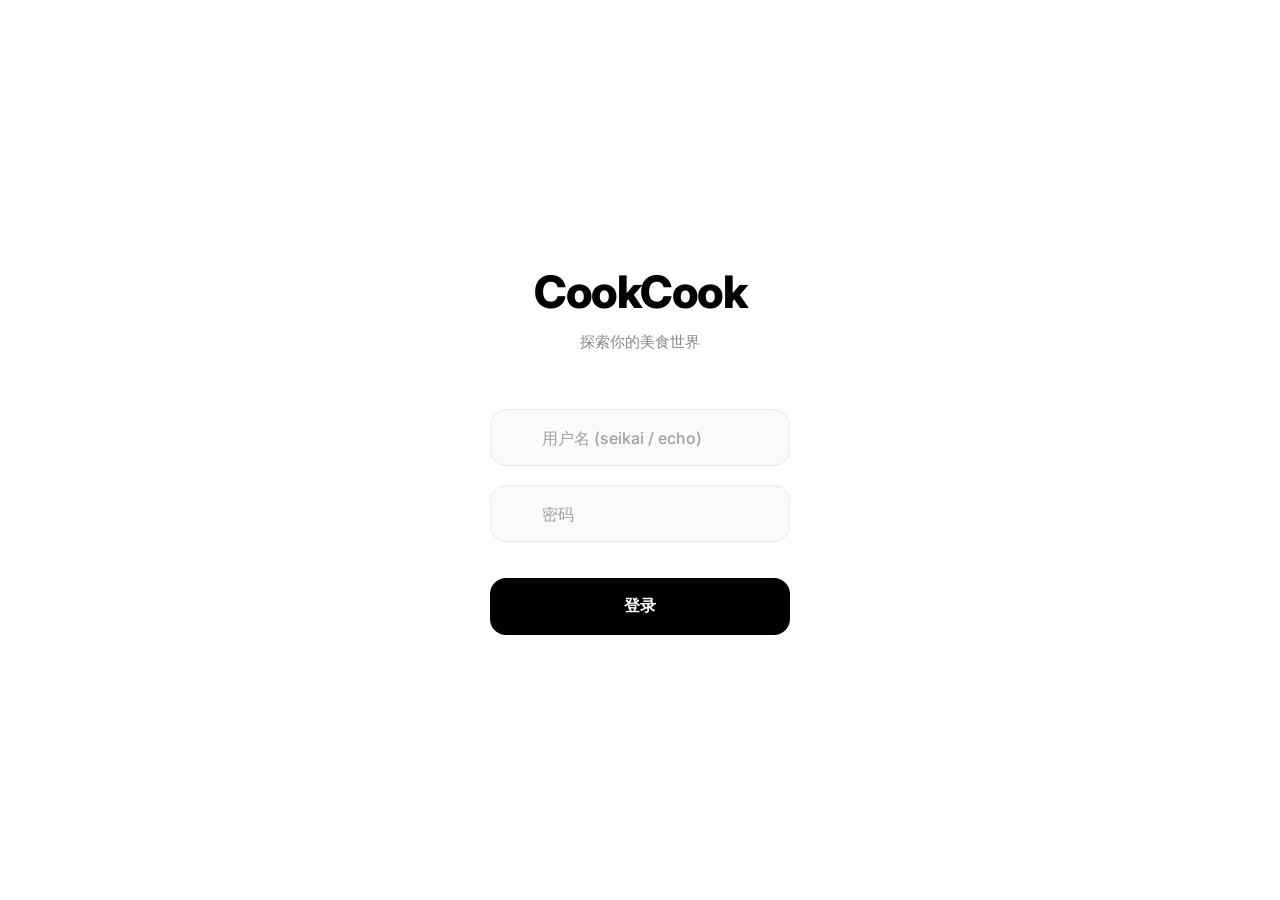
==== home.html @ 6883724c "feat: redesign ingredient match layout to single column, add fuzzy match dict, show exact matched/mi" ====
<!DOCTYPE html>
<html lang="zh-CN">
<head>
    <meta charset="UTF-8">
    <meta name="viewport" content="width=device-width, initial-scale=1.0">
    <title>CookCook</title>
    <link rel="stylesheet" href="css/base.css?v=1.0.4">
    <link rel="stylesheet" href="css/home.css?v=1.0.4">
    <link href="https://fonts.googleapis.com/css2?family=Inter:wght@300;400;600;800&display=swap" rel="stylesheet">
    <link rel="stylesheet" href="https://cdnjs.cloudflare.com/ajax/libs/font-awesome/6.4.0/css/all.min.css">
    <script src="js/data.js?v=1.0.5"></script>
</head>
<body>
    <!-- Top Action Bar -->
    <header class="top-bar" id="topBar">
        <div class="search-box">
            <i class="fa-solid fa-search"></i>
            <input type="text" id="searchInput" placeholder="搜索你感兴趣的美食...">
        </div>
        <div class="sort-actions">
            <div class="custom-dropdown" id="sortDropdown">
                <div class="dropdown-trigger" id="sortTrigger"><span>最新</span> <i class="fa-solid fa-chevron-down"></i></div>
                <div class="dropdown-menu" id="sortMenu">
                    <div class="dropdown-item active" data-val="time">最新</div>
                    <div class="dropdown-item" data-val="difficulty">难度</div>
                    <div class="dropdown-item" data-val="duration">时长</div>
                    <div class="dropdown-item" data-val="proficiency">熟练</div>
                </div>
            </div>
            <button id="sortOrderBtn" class="sort-order-btn" data-order="desc">
                <i class="fa-solid fa-arrow-down-short-wide"></i>
            </button>
        </div>
    </header>

    <!-- Main Content Area -->
    <main class="container">
        <!-- Home / 首页 (瀑布流区) -->
        <div id="homeView" class="view-section active">
            <div class="recipe-masonry" id="recipeGrid">
                <!-- Recipes will be dynamically injected here -->
            </div>
        </div>

        <!-- Ingredients / 食材 -->
        <div id="ingredientsView" class="view-section">
            <div class="ing-header">
                <h2>你有什么食材？</h2>
                <div class="ing-input-group">
                    <input type="text" id="ingInput" placeholder="输入食材，如：鸡蛋、西红柿..." />
                    <button id="addIngBtn"><i class="fa-solid fa-plus"></i></button>
                </div>
                <div class="ing-tags" id="ingTagsContainer">
                    <!-- Tags will go here -->
                </div>
            </div>
            
            <div class="match-list" id="matchRecipeGrid" style="padding-top: 1.5rem; padding-bottom: 6rem;">
                <!-- Matching recipes here -->
            </div>
        </div>
        
        <div id="publishView" class="view-section">
            <div style="padding: 2rem; text-align: center; color: var(--text-muted);">
                <h2>发布功能开发中...</h2>
            </div>
        </div>
        
        <div id="menuView" class="view-section">
            <div style="padding: 2rem; text-align: center; color: var(--text-muted);">
                <h2>点菜清单开发中...</h2>
            </div>
        </div>
        
        <div id="profileView" class="view-section">
            <div class="profile-header">
                <img id="profileAvatar" src="public/images/avatars/seikai.webp" alt="avatar">
                <h2 id="profileName">Username</h2>
            </div>
            
            <div class="profile-stats-list">
                <div class="stat-list-item">
                    <div class="stat-list-left"><i class="fa-solid fa-fire-burner"></i> 做菜总次数</div>
                    <div class="stat-list-right" id="statCooked">0</div>
                </div>
                <div class="stat-list-item">
                    <div class="stat-list-left"><i class="fa-solid fa-clock"></i> 厨房总时长</div>
                    <div class="stat-list-right" id="statDuration">0h</div>
                </div>
                <div class="stat-list-item">
                    <div class="stat-list-left"><i class="fa-solid fa-pen-nib"></i> 发布菜谱数</div>
                    <div class="stat-list-right" id="statPublished">0</div>
                </div>
                <div class="stat-list-item">
                    <div class="stat-list-left"><i class="fa-solid fa-book-open"></i> 撰写心得笔记</div>
                    <div class="stat-list-right" id="statNotes">0</div>
                </div>
            </div>
            
            <div class="profile-actions">
                <button class="logout-btn" onclick="window.logout()">退出登录</button>
            </div>
        </div>
    </main>

    <!-- Bottom Tab Bar -->
    <div class="bottom-tab-wrapper">
        <nav class="bottom-tab-bar">
            <div class="tab-item active" data-view="homeView">
                <i class="fa-solid fa-house"></i>
            </div>
            <div class="tab-item" data-view="ingredientsView">
                <i class="fa-solid fa-carrot"></i>
            </div>
            <div class="tab-item publish-tab" data-view="publishView">
                <div class="publish-btn">
                    <i class="fa-solid fa-plus"></i>
                </div>
            </div>
            <div class="tab-item" data-view="menuView">
                <i class="fa-solid fa-list-check"></i>
            </div>
            <div class="tab-item" data-view="profileView">
                <i class="fa-solid fa-user"></i>
            </div>
        </nav>
    </div>

    <!-- Recipe Detail Modal -->
    <div class="modal" id="recipeModal">
        <div class="modal-content">
            <button class="close-btn" id="closeModal">&times;</button>
            <div id="recipeDetailContainer"></div>
        </div>
    </div>

    <!-- Edit Recipe Modal -->
    <div class="modal" id="editRecipeModal">
        <div class="modal-content" style="padding: 2rem; border-radius: 24px; background: var(--bg-main);">
            <button class="close-btn" id="closeEditModal" style="background: rgba(0,0,0,0.05);">&times;</button>
            <h2 style="margin-bottom: 1.5rem; color: var(--text-main); font-weight: 800;">编辑菜谱</h2>
            
            <div style="margin-bottom: 1rem;">
                <label style="display:block; margin-bottom:0.5rem; font-size:0.9rem; font-weight:600;">难度 (1-5)</label>
                <input type="number" id="editDifficulty" min="1" max="5" style="width:100%; padding: 0.8rem; border-radius:12px; border:1px solid var(--glass-border); background:rgba(0,0,0,0.02); outline:none;">
            </div>
            <div style="margin-bottom: 1rem;">
                <label style="display:block; margin-bottom:0.5rem; font-size:0.9rem; font-weight:600;">时长 (分钟)</label>
                <input type="number" id="editDuration" style="width:100%; padding: 0.8rem; border-radius:12px; border:1px solid var(--glass-border); background:rgba(0,0,0,0.02); outline:none;">
            </div>
            <div style="margin-bottom: 1rem;">
                <label style="display:block; margin-bottom:0.5rem; font-size:0.9rem; font-weight:600;">食材 (每行一个，格式：名称 数量)</label>
                <textarea id="editIngredients" rows="4" style="width:100%; padding: 0.8rem; border-radius:12px; border:1px solid var(--glass-border); background:rgba(0,0,0,0.02); outline:none; resize:none;"></textarea>
            </div>
            <div style="margin-bottom: 1.5rem;">
                <label style="display:block; margin-bottom:0.5rem; font-size:0.9rem; font-weight:600;">佐料 (每行一个)</label>
                <textarea id="editSeasonings" rows="3" style="width:100%; padding: 0.8rem; border-radius:12px; border:1px solid var(--glass-border); background:rgba(0,0,0,0.02); outline:none; resize:none;"></textarea>
            </div>
            
            <button id="saveEditBtn" style="width:100%; padding: 1rem; border-radius: 16px; background: var(--text-main); color: white; border:none; font-weight: bold; font-size: 1rem; cursor:pointer;">保存修改 (临时生效)</button>
        </div>
    </div>

    <!-- Add Note Modal -->
    <div class="modal" id="addNoteModal" style="z-index: 1005;">
        <div class="modal-content" style="padding: 2rem; border-radius: 24px; background: var(--bg-main);">
            <button class="close-btn" id="closeNoteModal" style="background: rgba(0,0,0,0.05);">&times;</button>
            <h2 style="margin-bottom: 1.5rem; color: var(--text-main); font-weight: 800;">添加心得笔记</h2>
            
            <div style="margin-bottom: 1rem;">
                <label style="display:block; margin-bottom:0.5rem; font-size:0.9rem; font-weight:600;">选择步骤</label>
                <select id="noteStepSelect" style="width:100%; padding: 0.8rem; border-radius:12px; border:1px solid var(--glass-border); background:rgba(0,0,0,0.02); outline:none; font-family:inherit;">
                </select>
            </div>
            
            <div style="margin-bottom: 1.5rem;">
                <label style="display:block; margin-bottom:0.5rem; font-size:0.9rem; font-weight:600;">笔记内容</label>
                <textarea id="noteContentInput" rows="4" style="width:100%; padding: 0.8rem; border-radius:12px; border:1px solid var(--glass-border); background:rgba(0,0,0,0.02); outline:none; resize:none;" placeholder="输入你的做菜心得..."></textarea>
            </div>
            
            <button id="saveNoteBtn" style="width:100%; padding: 1rem; border-radius: 16px; background: var(--text-main); color: white; border:none; font-weight: bold; font-size: 1rem; cursor:pointer;">保存笔记 (临时生效)</button>
        </div>
    </div>

    <script src="js/home.js?v=1.0.4"></script>
</body>
</html>
---- css/base.css ----
:root {
    --bg-main: #F8F9FA;
    --bg-panel: rgba(255, 255, 255, 0.85);
    --text-main: #333333;
    --text-muted: #888888;
    --primary-color: #FF6B6B; /* Coral red for appetite */
    --glass-border: rgba(0, 0, 0, 0.05);
    --shadow-sm: 0 4px 12px rgba(0, 0, 0, 0.04);
    --shadow-md: 0 8px 24px rgba(0, 0, 0, 0.08);
}

* {
    margin: 0;
    padding: 0;
    box-sizing: border-box;
    font-family: 'Inter', 'PingFang SC', sans-serif;
}

body {
    background-color: var(--bg-main);
    color: var(--text-main);
    -webkit-font-smoothing: antialiased;
}

a {
    color: var(--primary-color);
    text-decoration: none;
}
---- css/home.css ----
/* Top Action Bar */
.top-bar {
    position: sticky;
    top: 0;
    z-index: 100;
    display: flex;
    align-items: center;
    gap: 0.8rem;
    padding: 0.8rem 4%;
    background: rgba(255, 255, 255, 0.9);
    backdrop-filter: blur(24px);
    -webkit-backdrop-filter: blur(24px);
    border-bottom: 0.5px solid var(--glass-border);
}

.search-box {
    position: relative;
    flex-grow: 1;
}

.search-box i {
    position: absolute;
    left: 1rem;
    top: 50%;
    transform: translateY(-50%);
    color: var(--text-muted);
    font-size: 0.95rem;
}

.search-box input {
    width: 100%;
    background: rgba(0, 0, 0, 0.05);
    border: none;
    padding: 0.5rem 1rem 0.5rem 2.4rem;
    border-radius: 18px;
    color: var(--text-main);
    font-size: 0.95rem;
    outline: none;
    transition: all 0.3s;
}

.search-box input:focus {
    background: rgba(0, 0, 0, 0.08);
}

/* Custom Sort Dropdown */
.sort-actions {
    display: flex;
    align-items: center;
    gap: 0.5rem;
    flex-shrink: 0;
}

.custom-dropdown {
    position: relative;
}

.dropdown-trigger {
    display: flex;
    align-items: center;
    gap: 0.3rem;
    font-size: 0.9rem;
    color: var(--text-main);
    font-weight: 600;
    cursor: pointer;
    padding: 0.4rem;
    border-radius: 8px;
    transition: background 0.2s;
}

.dropdown-trigger:active {
    background: rgba(0, 0, 0, 0.05);
}

.dropdown-menu {
    position: absolute;
    top: 120%;
    right: 0;
    background: var(--bg-panel);
    backdrop-filter: blur(20px);
    -webkit-backdrop-filter: blur(20px);
    border-radius: 12px;
    box-shadow: 0 8px 32px rgba(0,0,0,0.1);
    border: 1px solid var(--glass-border);
    min-width: 100px;
    overflow: hidden;
    opacity: 0;
    pointer-events: none;
    transform: translateY(-10px);
    transition: all 0.2s cubic-bezier(0.16, 1, 0.3, 1);
    z-index: 101;
}

.custom-dropdown.open .dropdown-menu {
    opacity: 1;
    pointer-events: auto;
    transform: translateY(0);
}

.dropdown-item {
    padding: 0.8rem 1rem;
    font-size: 0.9rem;
    color: var(--text-main);
    cursor: pointer;
    transition: background 0.2s, color 0.2s;
}

.dropdown-item:hover, .dropdown-item:active {
    background: rgba(0, 0, 0, 0.05);
}

.dropdown-item.active {
    color: var(--text-main);
    font-weight: 600;
    background: rgba(0, 0, 0, 0.06);
}

.sort-order-btn {
    background: transparent;
    border: none;
    color: var(--text-main);
    font-size: 1.1rem;
    cursor: pointer;
    display: flex;
    align-items: center;
    justify-content: center;
    transition: transform 0.2s;
    padding: 0.4rem;
}

.sort-order-btn:active {
    transform: scale(0.9);
}

/* Main Container */
.container {
    padding: 1.5rem 3% 6rem;
    max-width: 800px;
    margin: 0 auto;
}

.view-section {
    display: none;
    animation: fadeIn 0.3s ease;
}

.view-section.active {
    display: block;
}

@keyframes fadeIn {
    from { opacity: 0; transform: translateY(10px); }
    to { opacity: 1; transform: translateY(0); }
}

/* Masonry Grid */
.recipe-masonry {
    column-count: 2;
    column-gap: 0.8rem;
}

.recipe-card {
    background: var(--bg-panel);
    border-radius: 16px;
    overflow: hidden;
    border: 1px solid var(--glass-border);
    margin-bottom: 0.8rem;
    break-inside: avoid;
    cursor: pointer;
    transition: transform 0.2s, box-shadow 0.2s;
    box-shadow: 0 4px 12px rgba(0,0,0,0.03);
}

.recipe-card:active {
    transform: scale(0.96);
}

.recipe-cover-wrap {
    position: relative;
    width: 100%;
}

.recipe-cover {
    width: 100%;
    display: block;
}

.cover-duration {
    position: absolute;
    top: 0.5rem;
    right: 0.5rem;
    background: rgba(255, 255, 255, 0.85);
    color: var(--text-main);
    padding: 0.2rem 0.6rem;
    border-radius: 12px;
    font-size: 0.75rem;
    font-weight: 600;
    backdrop-filter: blur(8px);
    box-shadow: 0 2px 8px rgba(0,0,0,0.05);
}

.recipe-info {
    padding: 0.8rem;
}

.recipe-title {
    font-size: 1rem;
    font-weight: 600;
    margin-bottom: 0.6rem;
    line-height: 1.3;
    color: var(--text-main);
}

.recipe-meta {
    display: flex;
    justify-content: space-between;
    align-items: center;
    font-size: 0.8rem;
    color: var(--text-muted);
}

.recipe-author {
    display: flex;
    align-items: center;
    gap: 0.4rem;
}

.recipe-author img {
    width: 20px;
    height: 20px;
    border-radius: 50%;
}

.recipe-stats {
    color: #F59E0B;
}

/* Floating Bottom Tab Bar */
.bottom-tab-wrapper {
    position: fixed;
    bottom: calc(0.8rem + env(safe-area-inset-bottom));
    left: 50%;
    transform: translateX(-50%);
    width: 90%;
    max-width: 400px;
    z-index: 100;
}

.bottom-tab-bar {
    background: rgba(255, 255, 255, 0.85);
    backdrop-filter: blur(24px);
    -webkit-backdrop-filter: blur(24px);
    border: 1px solid rgba(0, 0, 0, 0.05);
    border-radius: 30px;
    display: flex;
    justify-content: space-between;
    align-items: center;
    padding: 0.5rem 1rem;
    box-shadow: 0 10px 30px rgba(0, 0, 0, 0.08);
}

.tab-item {
    display: flex;
    justify-content: center;
    align-items: center;
    color: #A0A0A0;
    cursor: pointer;
    transition: all 0.3s cubic-bezier(0.16, 1, 0.3, 1);
    flex: 1;
    height: 44px;
}

.tab-item i {
    font-size: 1.3rem;
    transition: transform 0.3s;
}

.tab-item.active {
    color: var(--text-main);
}

.tab-item.active i {
    transform: translateY(-2px);
}

.publish-tab {
    flex: 0 0 56px;
    padding: 0 10px;
    box-sizing: content-box;
}

.publish-btn {
    width: 100%;
    height: 38px;
    background: var(--text-main);
    border-radius: 18px;
    display: flex;
    justify-content: center;
    align-items: center;
    transition: transform 0.2s, background 0.2s;
}

.publish-btn i {
    color: white;
    font-size: 1.2rem;
}

.publish-tab:active .publish-btn {
    transform: scale(0.9);
    background: var(--primary-color);
}

/* Full Screen Details Modal */
.modal {
    display: none;
    position: fixed;
    top: 0;
    left: 0;
    width: 100vw;
    height: 100vh;
    background: var(--bg-main);
    z-index: 1000;
    opacity: 0;
    transition: opacity 0.3s ease;
    overflow-y: auto;
}

.modal.show {
    display: block;
    opacity: 1;
}

.close-btn {
    position: fixed;
    top: max(1rem, env(safe-area-inset-top));
    right: 1rem;
    background: rgba(255, 255, 255, 0.6);
    border: none;
    color: var(--text-main);
    width: 36px;
    height: 36px;
    border-radius: 50%;
    font-size: 1.4rem;
    cursor: pointer;
    display: flex;
    align-items: center;
    justify-content: center;
    z-index: 1001;
    backdrop-filter: blur(12px);
    -webkit-backdrop-filter: blur(12px);
}

.detail-cover {
    width: 100%;
    height: 45vh;
    object-fit: cover;
    position: sticky;
    top: 0;
    z-index: -1;
}

.detail-body {
    background: var(--bg-main);
    border-radius: 24px 24px 0 0;
    padding: 1.8rem 5% calc(4rem + env(safe-area-inset-bottom));
    margin-top: -30px;
    position: relative;
    z-index: 1;
    min-height: 60vh;
    box-shadow: 0 -10px 30px rgba(0,0,0,0.05);
}

.detail-title {
    font-size: 1.8rem;
    font-weight: 800;
    margin-bottom: 1rem;
    color: var(--text-main);
    letter-spacing: -0.5px;
}

.detail-meta {
    display: flex;
    align-items: center;
    margin-bottom: 2rem;
    color: var(--text-muted);
    font-size: 0.9rem;
}

.recipe-author-lg {
    display: flex;
    align-items: center;
    gap: 0.6rem;
}

.recipe-author-lg img {
    width: 36px;
    height: 36px;
    border-radius: 50%;
}

.author-name {
    font-weight: 600;
    color: var(--text-main);
    font-size: 1rem;
}

.meta-date {
    margin-left: 0.5rem;
    color: var(--text-muted);
    font-size: 0.85rem;
}

.detail-section {
    margin-bottom: 2.5rem;
}

.detail-section h3 {
    font-size: 1.2rem;
    font-weight: 700;
    margin-bottom: 1.2rem;
    color: var(--text-main);
}

.tutorial-scroll-container {
    display: flex;
    justify-content: center;
    width: 100%;
}

.tutorial-scroll {
    display: flex;
    gap: 1rem;
    overflow-x: auto;
    scroll-snap-type: x mandatory;
    padding-bottom: 1rem;
    max-width: 100%;
}

.tutorial-scroll::-webkit-scrollbar {
    display: none;
}

.step-media {
    flex: 0 0 85%;
    height: auto;
    max-height: 400px;
    object-fit: contain;
    border-radius: 16px;
    scroll-snap-align: center;
    background: #000;
}

.ingredient-list-premium {
    display: flex;
    flex-direction: column;
    gap: 0.8rem;
    background: rgba(0, 0, 0, 0.02);
    border-radius: 16px;
    padding: 1.2rem;
}

.ingredient-row {
    display: flex;
    justify-content: space-between;
    align-items: flex-end;
}

.ingredient-name {
    font-size: 1rem;
    color: var(--text-main);
    font-weight: 500;
}

.ingredient-dots {
    flex-grow: 1;
    border-bottom: 1px dotted var(--text-muted);
    opacity: 0.3;
    margin: 0 0.8rem 0.3rem 0.8rem;
}

.ingredient-amount {
    font-size: 1rem;
    color: var(--text-main);
    font-weight: 600;
}

.seasoning-list {
    display: flex;
    flex-wrap: wrap;
    gap: 0.6rem;
}

.seasoning-chip {
    background: #fff;
    padding: 0.5rem 1rem;
    border-radius: 20px;
    font-size: 0.9rem;
    box-shadow: var(--shadow-sm);
}

/* Steps Timeline Redesign */
.detail-steps {
    padding-left: 0.5rem;
    padding-top: 1rem;
}

.step-timeline-item {
    position: relative;
    padding-left: 2rem;
    padding-bottom: 2.5rem;
}

.step-line {
    position: absolute;
    left: 7px;
    top: 24px;
    bottom: -8px;
    width: 2px;
    background: var(--glass-border);
    z-index: 1;
}

.step-timeline-item:last-child .step-line {
    display: none;
}

.step-dot {
    position: absolute;
    left: 0;
    top: 4px;
    width: 16px;
    height: 16px;
    border-radius: 50%;
    z-index: 2;
    background: var(--text-muted);
    border: 3px solid var(--bg-main);
    box-shadow: 0 0 0 1px var(--glass-border);
}

.step-prep .step-dot { background: #10b981; }
.step-cook .step-dot { background: #ef4444; }
.step-timer .step-dot { background: #3b82f6; }
.step-judge .step-dot { background: #f59e0b; }

.step-header {
    display: flex;
    align-items: center;
    gap: 0.8rem;
    margin-bottom: 0.6rem;
}

.step-num {
    font-size: 1.1rem;
    font-weight: 800;
    font-family: 'Inter', sans-serif;
    color: var(--text-main);
}

.step-tag {
    font-size: 0.7rem;
    padding: 0.15rem 0.5rem;
    border-radius: 6px;
    font-weight: 600;
}

.step-prep .step-tag { color: #059669; background: #d1fae5; }
.step-cook .step-tag { color: #dc2626; background: #fee2e2; }
.step-timer .step-tag { color: #2563eb; background: #dbeafe; }
.step-judge .step-tag { color: #d97706; background: #fef3c7; }

.step-text {
    font-size: 1.05rem;
    line-height: 1.6;
    color: var(--text-main);
    margin-bottom: 0.8rem;
}

.step-inline-media {
    width: 100%;
    border-radius: 12px;
    margin-top: 0.5rem;
    box-shadow: 0 4px 12px rgba(0,0,0,0.05);
}

.step-note-card {
    margin-top: 0.8rem;
    padding: 0.8rem 1rem;
    background: #fffcee;
    border-radius: 12px;
    border-left: 3px solid #fcd34d;
    box-shadow: 0 2px 8px rgba(0,0,0,0.02);
}

.note-author {
    font-size: 0.75rem;
    color: #d97706;
    margin-bottom: 0.3rem;
    font-weight: 600;
    display: flex;
    align-items: center;
    gap: 0.3rem;
}

.note-text {
    font-size: 0.95rem;
    color: var(--text-main);
    line-height: 1.5;
}

/* Modal Bottom Action Bar */
.recipe-action-bar {
    position: fixed;
    bottom: 0;
    left: 0;
    width: 100vw;
    background: rgba(255, 255, 255, 0.9);
    backdrop-filter: blur(24px);
    -webkit-backdrop-filter: blur(24px);
    border-top: 0.5px solid var(--glass-border);
    display: flex;
    justify-content: space-around;
    align-items: center;
    padding: 0.6rem 0 calc(0.6rem + env(safe-area-inset-bottom));
    z-index: 1001;
}

.action-btn {
    display: flex;
    flex-direction: column;
    align-items: center;
    gap: 0.3rem;
    font-size: 0.7rem;
    color: var(--text-muted);
    background: transparent;
    border: none;
    cursor: pointer;
    transition: transform 0.2s, color 0.2s;
    flex: 1;
}

.action-btn i {
    font-size: 1.3rem;
}

.action-btn:active {
    transform: scale(0.9);
}

.action-btn.active {
    color: var(--text-main);
}
.action-btn.primary {
    color: #059669;
}

/* Profile Page */
#profileView {
    padding: 1rem 0 6rem;
    min-height: 100vh;
    box-sizing: border-box;
}

.profile-header {
    display: flex;
    flex-direction: column;
    align-items: center;
    margin-bottom: 2.5rem;
}

.profile-header img {
    width: 100px;
    height: 100px;
    border-radius: 50%;
    object-fit: cover;
    box-shadow: 0 8px 24px rgba(0,0,0,0.1);
    margin-bottom: 1rem;
}

.profile-header h2 {
    font-size: 1.6rem;
    font-weight: 800;
    color: var(--text-main);
    margin: 0;
}

.profile-stats-list {
    display: flex;
    flex-direction: column;
    gap: 1.2rem;
    padding: 0 5%;
}

.stat-list-item {
    display: flex;
    justify-content: space-between;
    align-items: center;
    background: #FFF;
    padding: 1.5rem;
    border-radius: 20px;
    box-shadow: var(--shadow-sm);
    border: 1px solid var(--glass-border);
}

.stat-list-left {
    display: flex;
    align-items: center;
    gap: 0.8rem;
    font-size: 1.1rem;
    font-weight: 600;
    color: var(--text-main);
}

.stat-list-left i {
    color: var(--text-muted);
    font-size: 1.2rem;
    width: 24px;
    text-align: center;
}

.stat-list-right {
    font-size: 1.2rem;
    font-weight: 800;
    color: var(--text-main);
}

.profile-actions {
    margin-top: 3rem;
    padding: 0 5%;
    display: flex;
    justify-content: center;
}

.logout-btn {
    width: 200px;
    padding: 0.9rem;
    border-radius: 30px;
    background: #FFF;
    color: #ef4444;
    border: 1px solid #fee2e2;
    font-size: 1rem;
    font-weight: 700;
    cursor: pointer;
    box-shadow: 0 4px 15px rgba(239, 68, 68, 0.05);
    transition: all 0.2s;
}

.logout-btn:active {
    background: #fee2e2;
    transform: scale(0.98);
}

/* Ingredients Match View */
.ing-header {
    padding: 1rem 5%;
    background: #FFF;
    border-bottom: 1px solid var(--glass-border);
}

.ing-header h2 {
    font-size: 1.5rem;
    font-weight: 800;
    margin: 0 0 1rem 0;
}

.ing-input-group {
    display: flex;
    gap: 0.8rem;
    margin-bottom: 1rem;
}

.ing-input-group input {
    flex: 1;
    padding: 1rem;
    border-radius: 16px;
    border: 1px solid #EAEAEA;
    background: #FAFAFA;
    font-size: 1rem;
    outline: none;
    transition: all 0.2s;
}

.ing-input-group input:focus {
    border-color: #000;
    background: #FFF;
}

.ing-input-group button {
    width: 3.5rem;
    border-radius: 16px;
    background: var(--text-main);
    color: #FFF;
    border: none;
    font-size: 1.2rem;
    cursor: pointer;
}

.ing-tags {
    display: flex;
    flex-wrap: wrap;
    gap: 0.5rem;
}

.ing-tag {
    background: rgba(0,0,0,0.05);
    padding: 0.5rem 1rem;
    border-radius: 20px;
    font-size: 0.9rem;
    font-weight: 600;
    display: flex;
    align-items: center;
    gap: 0.5rem;
}

.ing-tag i {
    cursor: pointer;
    color: #888;
}

.match-list {
    display: flex;
    flex-direction: column;
    gap: 1.2rem;
    padding: 0 5%;
}

.match-list-item {
    display: flex;
    background: #FFF;
    border-radius: 16px;
    box-shadow: var(--shadow-sm);
    border: 1px solid var(--glass-border);
    overflow: hidden;
    gap: 1rem;
    cursor: pointer;
    transition: transform 0.2s;
}

.match-list-item:active {
    transform: scale(0.98);
}

.match-list-left {
    width: 110px;
    flex-shrink: 0;
    position: relative;
}

.match-list-left img {
    width: 100%;
    height: 100%;
    object-fit: cover;
}

.match-list-right {
    flex: 1;
    padding: 1rem 1rem 1rem 0;
    display: flex;
    flex-direction: column;
}

.match-list-title {
    font-size: 1.1rem;
    font-weight: 800;
    margin: 0 0 0.8rem 0;
    color: var(--text-main);
}

.match-ing-tags {
    display: flex;
    flex-wrap: wrap;
    gap: 0.4rem;
}

.match-ing-tag {
    font-size: 0.75rem;
    padding: 0.25rem 0.6rem;
    border-radius: 8px;
    font-weight: 700;
}

.match-ing-tag.matched {
    background: rgba(16, 185, 129, 0.1);
    color: #059669;
}

.match-ing-tag.missing {
    background: rgba(239, 68, 68, 0.1);
    color: #ef4444;
}

.match-percent {
    margin-top: 1rem;
    font-size: 0.85rem;
    color: var(--text-muted);
    font-weight: 600;
    text-align: right;
}
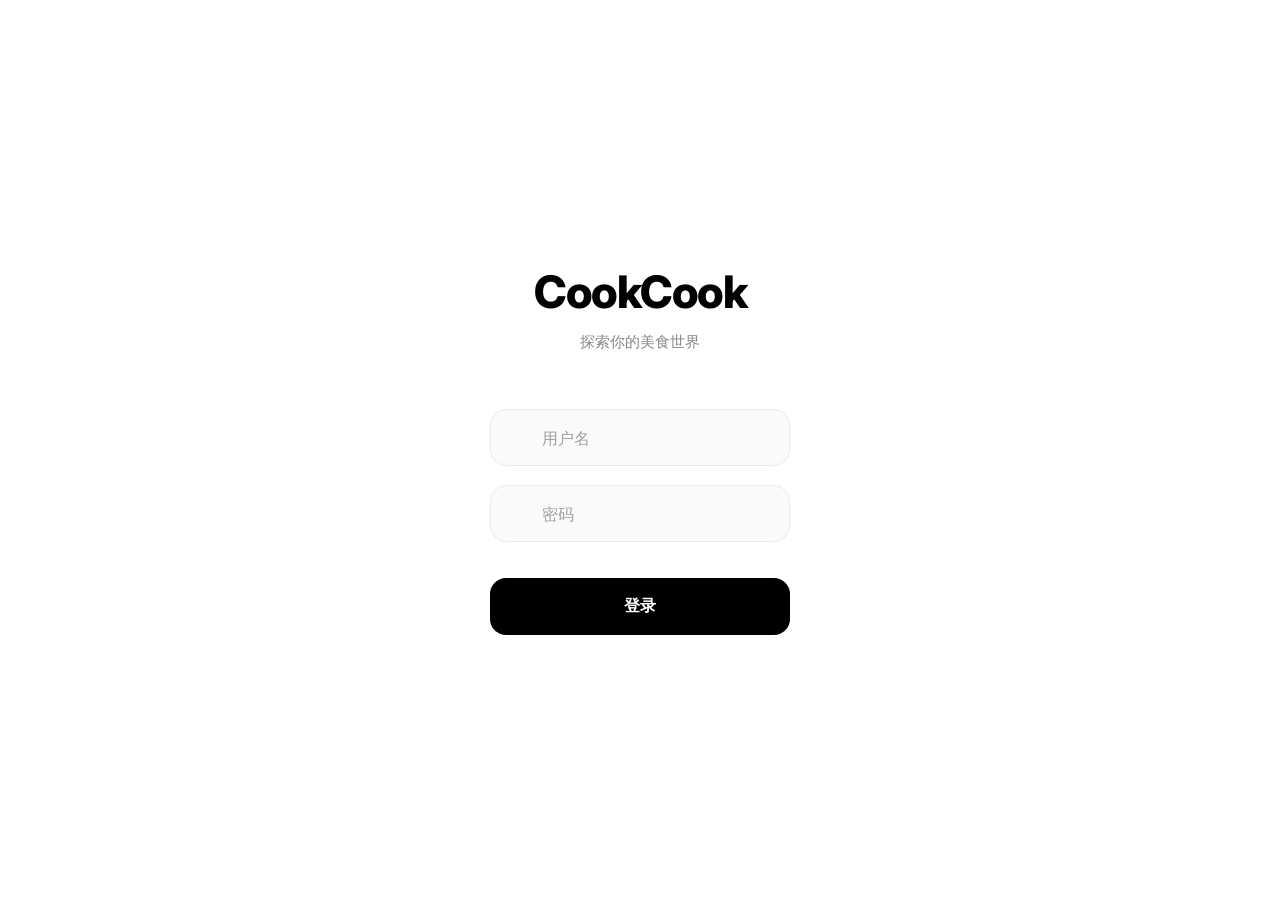
==== commit a0bc9406: "feat: implement edit recipe functionality, capitalize usernames, tweak text UI" ====
--- a/home.html
+++ b/home.html
@@ -61,15 +61,102 @@
         </div>
         
         <div id="publishView" class="view-section">
-            <div style="padding: 2rem; text-align: center; color: var(--text-muted);">
-                <h2>发布功能开发中...</h2>
+            <div class="publish-header">
+                <h2>发布新菜谱</h2>
+            </div>
+            <div class="publish-body">
+                <div class="form-group">
+                    <label>菜谱名称</label>
+                    <input type="text" id="pubName" placeholder="例如：西红柿炒鸡蛋">
+                </div>
+                <div class="form-group">
+                    <label>封面图片上传</label>
+                    <div class="upload-area" id="pubCoverUpload" onclick="document.getElementById('pubCoverFile').click()">
+                        <i class="fa-solid fa-cloud-arrow-up"></i>
+                        <span>点击选择图片</span>
+                    </div>
+                    <input type="file" id="pubCoverFile" accept="image/*" style="display:none;" onchange="window.handleCoverUpload(event)">
+                    <img id="pubCoverPreview" style="display:none; width: 100%; height: 200px; object-fit: cover; border-radius: 12px; margin-top: 1rem;">
+                </div>
+                
+                <div class="form-row">
+                    <div class="form-group" style="flex:1;">
+                        <label>难度 (1-5)</label>
+                        <input type="number" id="pubDiff" min="1" max="5" value="3">
+                    </div>
+                    <div class="form-group" style="flex:1;">
+                        <label>耗时 (分钟)</label>
+                        <input type="number" id="pubDur" value="15">
+                    </div>
+                </div>
+                
+                <div class="publish-section">
+                    <h3>食材与佐料</h3>
+                    
+                    <div class="form-group">
+                        <label>添加食材</label>
+                        <input type="text" id="pubIngName" placeholder="名称 (如：西红柿)">
+                        <div class="ing-input-group" style="margin-top: 0.5rem;">
+                            <input type="number" id="pubIngAmount" placeholder="数量" style="flex: 2;" min="0" step="0.1">
+                            <select id="pubIngUnit" style="flex: 1.5; padding: 1rem; border-radius: 16px; border: 1px solid var(--glass-border); background: #FAFAFA; font-size: 1rem; outline: none; box-shadow: var(--shadow-sm);">
+                                <option value="g">g</option>
+                                <option value="kg">kg</option>
+                                <option value="ml">ml</option>
+                                <option value="个">个</option>
+                                <option value="勺">勺</option>
+                                <option value="把">把</option>
+                                <option value="根">根</option>
+                                <option value="片">片</option>
+                                <option value="块">块</option>
+                                <option value="适量">适量</option>
+                            </select>
+                            <button id="addPubIngBtn"><i class="fa-solid fa-plus"></i></button>
+                        </div>
+                        <div class="ing-tags" id="pubIngTagsContainer" style="margin-top: 0.5rem;">
+                            <!-- Tags will go here -->
+                        </div>
+                    </div>
+                    
+                    <div class="form-group" style="margin-top: 1rem;">
+                        <label>添加佐料</label>
+                        <div class="ing-input-group">
+                            <input type="text" id="pubSeasInput" placeholder="例如：盐、生抽...">
+                            <button id="addPubSeasBtn"><i class="fa-solid fa-plus"></i></button>
+                        </div>
+                        <div class="ing-tags" id="pubSeasTagsContainer" style="margin-top: 0.5rem;">
+                            <!-- Tags will go here -->
+                        </div>
+                    </div>
+                </div>
+                
+                <div class="publish-section">
+                    <h3>教程与步骤</h3>
+                    <div class="form-group" style="margin-bottom: 1.5rem;">
+                        <label>教学参考 (图片或视频)</label>
+                        <div class="upload-area" id="pubTutorialUpload" onclick="document.getElementById('pubTutorialFile').click()">
+                            <i class="fa-solid fa-cloud-arrow-up"></i>
+                            <span>点击选择媒体文件</span>
+                        </div>
+                        <input type="file" id="pubTutorialFile" accept="image/*,video/*" multiple style="display:none;" onchange="window.handleTutorialUpload(event)">
+                        <div id="pubTutorialPreview" style="display:flex; gap:0.5rem; overflow-x:auto; margin-top:1rem;"></div>
+                    </div>
+                    
+                    <div id="pubStepsContainer"></div>
+                    
+                    <div class="add-step-bar">
+                        <button class="add-step-btn step-prep" onclick="window.addPubStep('prep')">+ 备菜</button>
+                        <button class="add-step-btn step-cook" onclick="window.addPubStep('cook')">+ 烧菜</button>
+                        <button class="add-step-btn step-timer" onclick="window.addPubStep('timer')">+ 计时</button>
+                        <button class="add-step-btn step-judge" onclick="window.addPubStep('judge')">+ 判断</button>
+                    </div>
+                </div>
+                
+                <button id="publishBtn" class="primary-btn" onclick="window.submitRecipe()" style="margin-top: 2rem;">发布菜谱</button>
             </div>
         </div>
         
-        <div id="menuView" class="view-section">
-            <div style="padding: 2rem; text-align: center; color: var(--text-muted);">
-                <h2>点菜清单开发中...</h2>
-            </div>
+        <div id="menuView" class="view-section" style="padding: 0;">
+            <div id="guideRoot"></div>
         </div>
         
         <div id="profileView" class="view-section">
--- a/css/home.css
+++ b/css/home.css
@@ -427,27 +427,85 @@
     width: 100%;
 }
 
+.carousel-container {
+    position: relative;
+    width: 100%;
+    border-radius: 16px;
+    background: #000;
+    overflow: hidden;
+}
+
 .tutorial-scroll {
     display: flex;
-    gap: 1rem;
     overflow-x: auto;
     scroll-snap-type: x mandatory;
-    padding-bottom: 1rem;
-    max-width: 100%;
+    scroll-behavior: smooth;
+    -webkit-overflow-scrolling: touch;
+    width: 100%;
 }
 
 .tutorial-scroll::-webkit-scrollbar {
     display: none;
 }
 
-.step-media {
-    flex: 0 0 85%;
-    height: auto;
-    max-height: 400px;
+.carousel-media {
+    flex: 0 0 100%;
+    width: 100%;
+    height: 350px;
     object-fit: contain;
-    border-radius: 16px;
     scroll-snap-align: center;
-    background: #000;
+}
+
+.carousel-btn {
+    position: absolute;
+    top: 50%;
+    transform: translateY(-50%);
+    background: rgba(255,255,255,0.7);
+    border: none;
+    width: 36px;
+    height: 36px;
+    border-radius: 50%;
+    display: flex;
+    justify-content: center;
+    align-items: center;
+    cursor: pointer;
+    z-index: 10;
+    color: #000;
+    backdrop-filter: blur(4px);
+    box-shadow: 0 2px 8px rgba(0,0,0,0.2);
+    transition: all 0.2s;
+}
+
+.carousel-btn:active {
+    transform: translateY(-50%) scale(0.9);
+    background: #FFF;
+}
+
+.carousel-btn.left { left: 10px; }
+.carousel-btn.right { right: 10px; }
+
+.carousel-dots {
+    position: absolute;
+    bottom: 12px;
+    left: 50%;
+    transform: translateX(-50%);
+    display: flex;
+    gap: 6px;
+    z-index: 10;
+}
+
+.carousel-dots .dot {
+    width: 6px;
+    height: 6px;
+    border-radius: 50%;
+    background: rgba(255,255,255,0.4);
+    transition: all 0.3s;
+}
+
+.carousel-dots .dot.active {
+    background: #FFF;
+    width: 14px;
+    border-radius: 3px;
 }
 
 .ingredient-list-premium {
@@ -800,6 +858,380 @@
     gap: 0.5rem;
 }
 
+/* Guided Cooking (Compass) Styles */
+.custom-toast {
+    position: fixed;
+    top: max(2rem, env(safe-area-inset-top));
+    left: 50%;
+    transform: translate(-50%, -20px);
+    background: rgba(0,0,0,0.85);
+    color: #FFF;
+    padding: 0.8rem 1.5rem;
+    border-radius: 30px;
+    font-size: 0.95rem;
+    font-weight: 600;
+    z-index: 9999;
+    opacity: 0;
+    pointer-events: none;
+    transition: all 0.3s cubic-bezier(0.16, 1, 0.3, 1);
+    box-shadow: 0 4px 15px rgba(0,0,0,0.15);
+    white-space: nowrap;
+}
+.custom-toast.show {
+    opacity: 1;
+    transform: translate(-50%, 0);
+}
+
+.add-to-cart-btn {
+    background: rgba(0,0,0,0.06);
+    border: none;
+    width: 28px;
+    height: 28px;
+    border-radius: 50%;
+    display: flex;
+    justify-content: center;
+    align-items: center;
+    cursor: pointer;
+    color: var(--text-main);
+    transition: all 0.2s;
+    flex-shrink: 0;
+}
+.add-to-cart-btn:active {
+    transform: scale(0.9);
+    background: #000;
+    color: #FFF;
+}
+.add-to-cart-btn.is-in-cart {
+    background: rgba(239, 68, 68, 0.1);
+    color: #ef4444;
+}
+.add-to-cart-btn.is-in-cart:active {
+    background: #ef4444;
+    color: #FFF;
+}
+
+.recipe-card.in-cart {
+    background: #fef2f2;
+    border: 1px solid #fca5a5;
+}
+.match-list-item.in-cart {
+    background: #fef2f2;
+    border: 1px solid #fca5a5;
+}
+
+.guide-container {
+    padding: 1.5rem 5% 6rem;
+    min-height: 100vh;
+    box-sizing: border-box;
+}
+
+.cart-item-mini {
+    display: inline-flex;
+    align-items: center;
+    background: #FFF;
+    border-radius: 20px;
+    border: 1px solid var(--glass-border);
+    padding: 0.3rem 0.5rem 0.3rem 0.3rem;
+    box-shadow: var(--shadow-sm);
+    gap: 0.5rem;
+}
+.cart-item-mini img {
+    width: 24px;
+    height: 24px;
+    border-radius: 50%;
+    object-fit: cover;
+}
+.cart-item-mini-name {
+    font-size: 0.85rem;
+    font-weight: 700;
+    color: var(--text-main);
+}
+.cart-item-mini-del {
+    background: rgba(0,0,0,0.05);
+    border: none;
+    width: 20px;
+    height: 20px;
+    border-radius: 50%;
+    display: flex;
+    justify-content: center;
+    align-items: center;
+    cursor: pointer;
+    font-size: 0.6rem;
+    color: var(--text-muted);
+}
+
+.prep-dish-group {
+    background: #FFF;
+    border-radius: 16px;
+    padding: 1.2rem;
+    margin-bottom: 1rem;
+    box-shadow: var(--shadow-sm);
+    border: 1px solid var(--glass-border);
+}
+.prep-dish-title {
+    font-size: 1.1rem;
+    font-weight: 800;
+    margin-bottom: 0.8rem;
+    display: flex;
+    align-items: center;
+    gap: 0.5rem;
+}
+.prep-dish-title i { color: #10b981; }
+.prep-step-item {
+    font-size: 0.95rem;
+    color: var(--text-main);
+    padding: 0.6rem 0;
+    border-bottom: 1px dashed #EEE;
+    display: flex;
+    align-items: flex-start;
+    gap: 0.5rem;
+}
+.prep-step-item:last-child { border-bottom: none; }
+.prep-step-item .step-num {
+    color: #10b981;
+    font-weight: 700;
+    flex-shrink: 0;
+}
+
+.order-item {
+    display: flex;
+    align-items: center;
+    padding: 1rem;
+    background: #FFF;
+    border-radius: 16px;
+    margin-bottom: 0.8rem;
+    border: 1px solid var(--glass-border);
+    box-shadow: var(--shadow-sm);
+    gap: 1rem;
+}
+.order-controls {
+    display: flex;
+    flex-direction: column;
+    gap: 0.3rem;
+}
+.order-controls button {
+    background: rgba(0,0,0,0.05);
+    border: none;
+    width: 24px;
+    height: 24px;
+    border-radius: 4px;
+    cursor: pointer;
+    display: flex;
+    justify-content: center;
+    align-items: center;
+}
+.order-controls button:active { background: #E0E0E0; }
+
+.guide-fullscreen {
+    position: fixed;
+    top: 0; left: 0;
+    width: 100vw; height: 100vh;
+    background: var(--bg-main);
+    z-index: 200;
+    display: flex;
+    flex-direction: column;
+}
+
+.cooking-header {
+    padding: calc(1rem + env(safe-area-inset-top)) 5% 1rem;
+    display: flex;
+    justify-content: space-between;
+    align-items: center;
+    border-bottom: 1px solid var(--glass-border);
+    background: rgba(255,255,255,0.9);
+    backdrop-filter: blur(10px);
+}
+.cooking-dish-name { font-size: 1.3rem; font-weight: 800; }
+.cooking-progress-text { font-size: 0.85rem; color: var(--text-muted); font-weight: 600; }
+
+.cooking-cards-wrapper {
+    flex: 1;
+    display: flex;
+    flex-direction: column;
+    justify-content: center;
+    align-items: center;
+    padding: 1rem 5%;
+    gap: 0;
+    overflow-y: auto;
+    perspective: 1000px;
+}
+
+.cooking-card {
+    border-radius: 24px;
+    padding: 1.5rem;
+    text-align: center;
+    display: flex;
+    flex-direction: column;
+    align-items: center;
+    justify-content: center;
+    transition: all 0.3s;
+    width: 90%;
+}
+
+.cooking-card-prev {
+    background: #F3F4F6;
+    color: #9CA3AF;
+    opacity: 0.8;
+    padding: 1rem 1.5rem;
+    min-height: 120px;
+    transform: scale(0.9);
+    margin-bottom: -1.5rem;
+    z-index: 1;
+}
+.cooking-card-prev .step-content-box {
+    font-size: 1.1rem;
+    font-weight: 600;
+}
+
+.cooking-card-current {
+    min-height: 250px;
+    transform: scale(1);
+    z-index: 2;
+    box-shadow: 0 10px 30px rgba(0,0,0,0.1);
+}
+
+.cooking-card-next {
+    opacity: 0.6;
+    padding: 1rem 1.5rem;
+    min-height: 120px;
+    transform: scale(0.9);
+    margin-top: -1.5rem;
+    z-index: 1;
+}
+.cooking-card-next .step-content-box {
+    font-size: 1.1rem;
+    font-weight: 600;
+}
+
+.bg-cook { background: #fee2e2; color: #dc2626; }
+.bg-timer { background: #dbeafe; color: #2563eb; }
+.bg-judge { background: #fef3c7; color: #d97706; }
+
+.bg-cook-dull { background: #fef2f2; color: #fca5a5; }
+.bg-timer-dull { background: #eff6ff; color: #93c5fd; }
+.bg-judge-dull { background: #fffbeb; color: #fcd34d; }
+
+.cooking-step-type {
+    font-size: 0.9rem;
+    font-weight: 800;
+    padding: 0.3rem 1rem;
+    border-radius: 20px;
+    margin-bottom: 1.5rem;
+    background: rgba(255,255,255,0.5);
+    display: inline-block;
+}
+
+.step-content-box {
+    width: 100%;
+    display: flex;
+    justify-content: center;
+}
+
+.cooking-step-content {
+    font-size: 1.8rem;
+    font-weight: 700;
+    line-height: 1.5;
+    letter-spacing: -0.5px;
+    display: inline-block;
+    text-align: left;
+    max-width: 100%;
+    color: inherit;
+}
+
+.cooking-action {
+    padding: 1rem 5% calc(2rem + env(safe-area-inset-bottom));
+}
+.swipe-hint {
+    display: flex;
+    align-items: center;
+    justify-content: center;
+    gap: 1rem;
+    padding: 1.5rem;
+    background: #000;
+    color: #FFF;
+    border-radius: 24px;
+    font-size: 1.2rem;
+    font-weight: 700;
+    cursor: pointer;
+    box-shadow: 0 10px 30px rgba(0,0,0,0.15);
+}
+.swipe-arrows {
+    display: flex;
+    gap: -8px;
+    animation: pulseArrows 1.5s infinite;
+}
+@keyframes pulseArrows {
+    0%, 100% { transform: translateX(0); opacity: 0.7; }
+    50% { transform: translateX(-10px); opacity: 1; }
+}
+.swipe-arrows i { margin-right: -8px; }
+
+.timer-unified-btn {
+    position: relative;
+    width: 100%;
+    max-width: 300px;
+    height: 60px;
+    background: rgba(255,255,255,0.4);
+    border-radius: 30px;
+    overflow: hidden;
+    cursor: pointer;
+    margin-top: 2rem;
+    display: flex;
+    justify-content: center;
+    align-items: center;
+    box-shadow: inset 0 2px 5px rgba(0,0,0,0.05);
+}
+
+.timer-unified-progress {
+    position: absolute;
+    top: 0; left: 0; height: 100%;
+    width: 100%;
+    background: rgba(37, 99, 235, 0.2);
+    transition: width 1s linear;
+}
+
+.timer-unified-text {
+    position: relative;
+    z-index: 10;
+    font-size: 1.2rem;
+    font-weight: 800;
+    font-family: monospace;
+    color: inherit;
+}
+
+.guide-done {
+    background: #f0fdf4;
+    color: #059669;
+    justify-content: center;
+    align-items: center;
+    text-align: center;
+}
+.done-title {
+    font-size: 3.5rem;
+    font-weight: 900;
+    margin-bottom: 1rem;
+    letter-spacing: 2px;
+}
+.done-subtitle {
+    font-size: 1.1rem;
+    color: #10b981;
+    margin-bottom: 3rem;
+}
+.done-btn {
+    padding: 1.2rem 3rem;
+    border-radius: 30px;
+    background: #059669;
+    color: #FFF;
+    font-size: 1.1rem;
+    font-weight: 800;
+    border: none;
+    cursor: pointer;
+    transition: transform 0.2s;
+    box-shadow: 0 8px 20px rgba(5, 150, 105, 0.3);
+}
+.done-btn:active { transform: scale(0.95); }
+
+
 .ing-tag {
     background: rgba(0,0,0,0.05);
     padding: 0.5rem 1rem;
@@ -895,3 +1327,162 @@
     font-weight: 600;
     text-align: right;
 }
+
+/* Publish View */
+.publish-header {
+    padding: 1.5rem 5% 0.5rem;
+}
+
+.publish-header h2 {
+    font-size: 1.8rem;
+    font-weight: 800;
+    margin: 0;
+}
+
+.publish-body {
+    padding: 1rem 5% 6rem;
+    display: flex;
+    flex-direction: column;
+    gap: 1.5rem;
+}
+
+.form-group {
+    display: flex;
+    flex-direction: column;
+    gap: 0.5rem;
+}
+
+.form-group label {
+    font-size: 0.9rem;
+    font-weight: 600;
+    color: var(--text-main);
+}
+
+.form-group input, .form-group textarea {
+    width: 100%;
+    padding: 1rem;
+    border-radius: 16px;
+    border: 1px solid var(--glass-border);
+    background: #FFF;
+    font-size: 1rem;
+    font-family: inherit;
+    outline: none;
+    box-shadow: var(--shadow-sm);
+    box-sizing: border-box;
+}
+
+.form-group input:focus, .form-group textarea:focus {
+    border-color: #000;
+}
+
+.form-row {
+    display: flex;
+    gap: 1rem;
+}
+
+.upload-area {
+    width: 100%;
+    padding: 2rem;
+    border: 2px dashed #CCC;
+    border-radius: 16px;
+    background: #FAFAFA;
+    text-align: center;
+    cursor: pointer;
+    color: var(--text-muted);
+    transition: all 0.2s;
+    box-sizing: border-box;
+}
+
+.upload-area:hover {
+    border-color: #000;
+    color: #000;
+}
+
+.upload-area i {
+    font-size: 2rem;
+    margin-bottom: 0.5rem;
+    display: block;
+}
+
+.publish-section {
+    background: #FAFAFA;
+    padding: 1.5rem;
+    border-radius: 20px;
+    border: 1px solid #EAEAEA;
+}
+
+.publish-section h3 {
+    margin: 0 0 1rem 0;
+    font-size: 1.2rem;
+    font-weight: 800;
+}
+
+.pub-step-item {
+    background: #FFF;
+    padding: 1rem;
+    border-radius: 12px;
+    margin-bottom: 1rem;
+    border-left: 4px solid #CCC;
+    box-shadow: 0 2px 8px rgba(0,0,0,0.03);
+    position: relative;
+}
+
+.pub-step-item.prep { border-left-color: #10b981; }
+.pub-step-item.cook { border-left-color: #ef4444; }
+.pub-step-item.timer { border-left-color: #3b82f6; }
+.pub-step-item.judge { border-left-color: #f59e0b; }
+
+.pub-step-item .remove-step {
+    position: absolute;
+    top: 0.5rem;
+    right: 0.5rem;
+    color: #999;
+    background: none;
+    border: none;
+    font-size: 1.2rem;
+    cursor: pointer;
+}
+
+.add-step-bar {
+    display: grid;
+    grid-template-columns: 1fr 1fr;
+    gap: 0.5rem;
+    margin-top: 1rem;
+}
+
+.add-step-btn {
+    padding: 0.8rem;
+    border-radius: 12px;
+    border: none;
+    font-weight: 700;
+    cursor: pointer;
+    background: rgba(0,0,0,0.05);
+    transition: transform 0.1s;
+}
+
+.add-step-btn:active {
+    transform: scale(0.95);
+}
+
+.add-step-btn.step-prep { color: #10b981; background: rgba(16, 185, 129, 0.1); }
+.add-step-btn.step-cook { color: #ef4444; background: rgba(239, 68, 68, 0.1); }
+.add-step-btn.step-timer { color: #3b82f6; background: rgba(59, 130, 246, 0.1); }
+.add-step-btn.step-judge { color: #f59e0b; background: rgba(245, 158, 11, 0.1); }
+
+.primary-btn {
+    width: 100%;
+    padding: 1.1rem;
+    border-radius: 16px;
+    background: #000;
+    color: #FFF;
+    border: none;
+    font-size: 1rem;
+    font-weight: 600;
+    cursor: pointer;
+    transition: all 0.2s;
+}
+
+.primary-btn:active {
+    transform: scale(0.96);
+    background: #333;
+}
